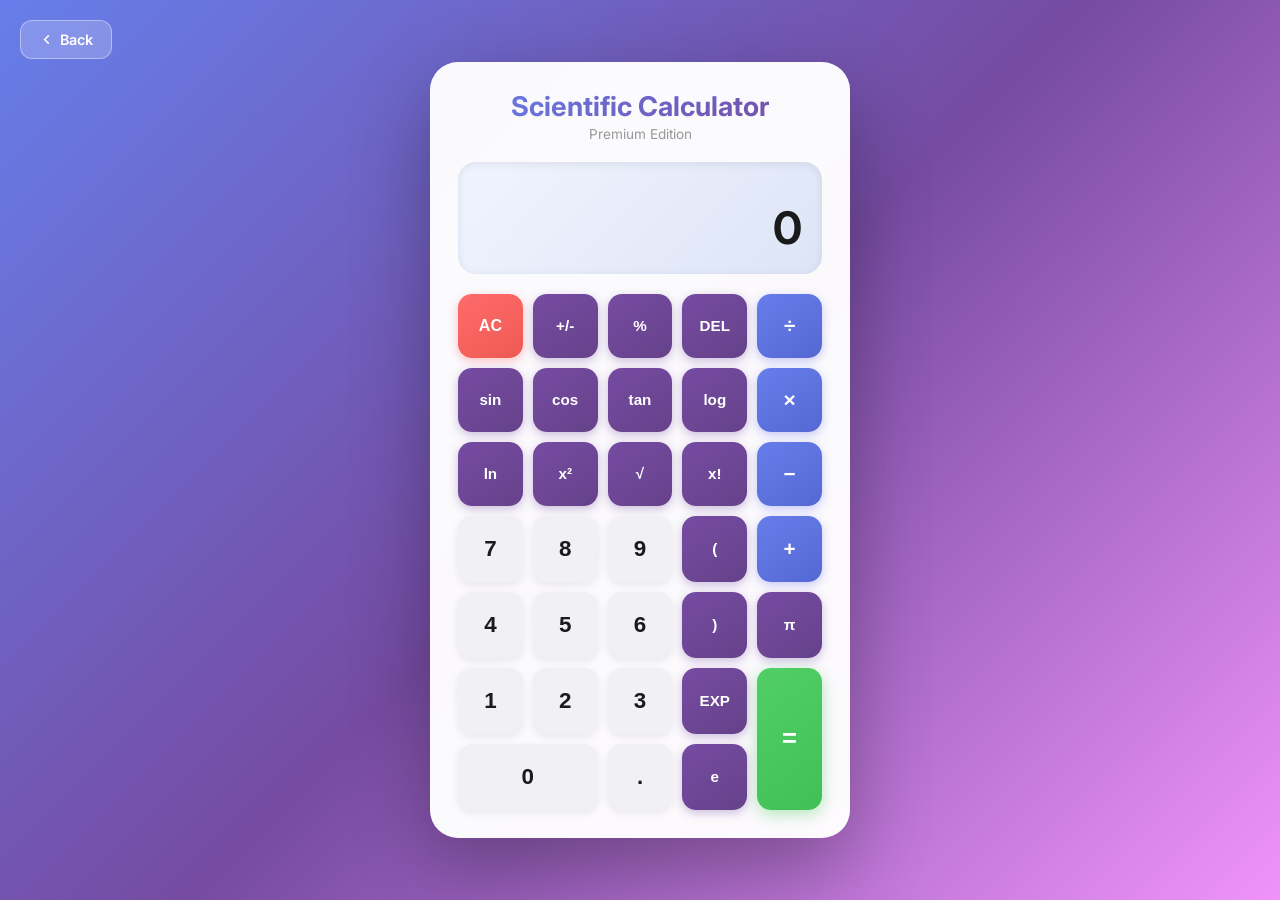
==== frontend/calculator.html @ 3c92ba36 "fix: write full scientific calculator HTML (was 0 bytes)" ====
﻿<!DOCTYPE html>
<html lang="en">
<head>
<meta charset="UTF-8">
<meta name="viewport" content="width=device-width, initial-scale=1.0">
<title>Scientific Calculator</title>
<style>
@import url('https://fonts.googleapis.com/css2?family=Inter:wght@400;600;700&display=swap');
*{margin:0;padding:0;box-sizing:border-box;}
body{display:flex;justify-content:center;align-items:center;min-height:100vh;background:linear-gradient(135deg,#667eea 0%,#764ba2 50%,#f093fb 100%);font-family:'Inter',sans-serif;padding:20px;}
.back-btn{position:fixed;top:20px;left:20px;background:rgba(255,255,255,0.2);color:#fff;border:1px solid rgba(255,255,255,0.4);border-radius:12px;padding:10px 18px;font-size:0.9em;font-weight:600;text-decoration:none;display:inline-flex;align-items:center;gap:6px;backdrop-filter:blur(10px);transition:all 0.3s;z-index:10;}
.back-btn:hover{background:rgba(255,255,255,0.35);transform:translateY(-2px);}
.calc{width:100%;max-width:420px;background:rgba(255,255,255,0.97);padding:28px;border-radius:28px;box-shadow:0 30px 80px rgba(0,0,0,0.3);position:relative;z-index:1;}
.header{text-align:center;margin-bottom:20px;}
.header h1{font-size:1.7em;font-weight:700;background:linear-gradient(135deg,#667eea,#764ba2);-webkit-background-clip:text;-webkit-text-fill-color:transparent;background-clip:text;}
.header p{font-size:0.85em;color:#999;margin-top:3px;}
.display{background:linear-gradient(135deg,#f0f4ff,#dde4f5);border-radius:18px;padding:20px;margin-bottom:20px;min-height:110px;display:flex;flex-direction:column;justify-content:flex-end;align-items:flex-end;box-shadow:inset 0 2px 8px rgba(0,0,0,0.08);}
.expr{color:#888;font-size:1em;min-height:22px;word-break:break-all;text-align:right;}
.res{color:#1a1a1a;font-size:2.8em;font-weight:700;word-break:break-all;text-align:right;line-height:1.1;}
.btns{display:grid;grid-template-columns:repeat(5,1fr);gap:10px;}
button{padding:20px 8px;font-size:1em;font-weight:600;border:none;border-radius:14px;cursor:pointer;transition:all 0.15s ease;user-select:none;}
button:hover{transform:translateY(-2px);filter:brightness(1.08);}
button:active{transform:translateY(1px);filter:brightness(0.95);}
.num{background:#f0f0f5;color:#1a1a1a;font-size:1.4em;font-weight:700;box-shadow:0 3px 8px rgba(0,0,0,0.08);}
.op{background:linear-gradient(145deg,#667eea,#5568d3);color:#fff;font-size:1.3em;box-shadow:0 3px 10px rgba(99,102,241,0.35);}
.fn{background:linear-gradient(145deg,#764ba2,#66428a);color:#fff;font-size:0.95em;box-shadow:0 3px 10px rgba(118,75,162,0.35);}
.clr{background:linear-gradient(145deg,#ff6b6b,#ee5a52);color:#fff;font-weight:700;box-shadow:0 3px 10px rgba(255,107,107,0.4);}
.eq{background:linear-gradient(145deg,#51cf66,#40c057);color:#fff;font-size:1.6em;grid-row:span 2;font-weight:700;box-shadow:0 4px 15px rgba(81,207,102,0.45);}
@media(max-width:480px){.calc{padding:18px;}.res{font-size:2em;}button{padding:16px 6px;font-size:0.9em;}}
</style>
</head>
<body>
<a class="back-btn" href="login.html">
  <svg width="15" height="15" viewBox="0 0 24 24" fill="none" stroke="currentColor" stroke-width="2.5" stroke-linecap="round" stroke-linejoin="round"><polyline points="15 18 9 12 15 6"></polyline></svg>
  Back
</a>
<div class="calc">
  <div class="header"><h1>Scientific Calculator</h1><p>Premium Edition</p></div>
  <div class="display">
    <div class="expr" id="expr"></div>
    <div class="res" id="res">0</div>
  </div>
  <div class="btns">
    <button class="clr" onclick="C.ac()">AC</button>
    <button class="fn"  onclick="C.sign()">+/-</button>
    <button class="fn"  onclick="C.pct()">%</button>
    <button class="fn"  onclick="C.del()">DEL</button>
    <button class="op"  onclick="C.op('/')">&#247;</button>
    <button class="fn"  onclick="C.fn('sin')">sin</button>
    <button class="fn"  onclick="C.fn('cos')">cos</button>
    <button class="fn"  onclick="C.fn('tan')">tan</button>
    <button class="fn"  onclick="C.fn('log')">log</button>
    <button class="op"  onclick="C.op('*')">&#215;</button>
    <button class="fn"  onclick="C.fn('ln')">ln</button>
    <button class="fn"  onclick="C.pow2()">x&#178;</button>
    <button class="fn"  onclick="C.fn('sqrt')">&#8730;</button>
    <button class="fn"  onclick="C.fact()">x!</button>
    <button class="op"  onclick="C.op('-')">&#8722;</button>
    <button class="num" onclick="C.num('7')">7</button>
    <button class="num" onclick="C.num('8')">8</button>
    <button class="num" onclick="C.num('9')">9</button>
    <button class="fn"  onclick="C.br('(')">(</button>
    <button class="op"  onclick="C.op('+')">+</button>
    <button class="num" onclick="C.num('4')">4</button>
    <button class="num" onclick="C.num('5')">5</button>
    <button class="num" onclick="C.num('6')">6</button>
    <button class="fn"  onclick="C.br(')')">)</button>
    <button class="fn"  onclick="C.cst('pi')">&#960;</button>
    <button class="num" onclick="C.num('1')">1</button>
    <button class="num" onclick="C.num('2')">2</button>
    <button class="num" onclick="C.num('3')">3</button>
    <button class="fn"  onclick="C.xexp()">EXP</button>
    <button class="eq"  onclick="C.calc()">=</button>
    <button class="num" onclick="C.num('0')" style="grid-column:span 2">0</button>
    <button class="num" onclick="C.num('.')">.</button>
    <button class="fn"  onclick="C.cst('e')">e</button>
  </div>
</div>
<script>
var exEl=document.getElementById('expr'),rsEl=document.getElementById('res'),inp='',ans=0,fresh=false;
function draw(){exEl.textContent=inp;rsEl.textContent=inp||'0';}
var C={
  ac:function(){inp='';fresh=false;exEl.textContent='';rsEl.textContent='0';},
  del:function(){
    if(fresh){C.ac();return;}
    var ps=['sin(','cos(','tan(','log(','ln(','sqrt('];
    for(var i=0;i<ps.length;i++){if(inp.endsWith(ps[i])){inp=inp.slice(0,-ps[i].length);draw();return;}}
    inp=inp.slice(0,-1);draw();
  },
  num:function(n){
    if(fresh){inp='';exEl.textContent='';fresh=false;}
    if(n==='.'){var last=inp.split(/[\+\-\*\/\(\)]/).pop();if(last.indexOf('.')>=0)return;}
    inp+=n;draw();
  },
  op:function(o){
    if(fresh){inp=ans.toString();exEl.textContent='';fresh=false;}
    if(!inp){if(o==='-'){inp='-';draw();}return;}
    var lc=inp.slice(-1);
    inp=['+','-','*','/'].indexOf(lc)>=0?inp.slice(0,-1)+o:inp+o;
    draw();
  },
  fn:function(f){if(fresh){inp='';exEl.textContent='';fresh=false;}inp+=f+'(';draw();},
  br:function(b){if(fresh){inp='';exEl.textContent='';fresh=false;}inp+=b;draw();},
  cst:function(k){if(fresh){inp='';exEl.textContent='';fresh=false;}inp+=k==='pi'?Math.PI:Math.E;draw();},
  pow2:function(){if(fresh){inp=ans.toString();exEl.textContent='';fresh=false;}if(inp){inp+='^2';draw();}},
  fact:function(){if(fresh){inp=ans.toString();exEl.textContent='';fresh=false;}if(inp){inp+='!';draw();}},
  xexp:function(){if(fresh){inp='';exEl.textContent='';fresh=false;}if(/\d/.test(inp.slice(-1))){inp+='e';draw();}},
  pct:function(){if(fresh){inp=ans.toString();exEl.textContent='';fresh=false;}if(inp){inp+='/100';draw();}},
  sign:function(){
    if(fresh){ans=-ans;inp=ans.toString();draw();return;}
    if(!inp||inp==='0')return;
    var m=inp.match(/([\d.]+)$/);
    if(m){var n=m[1],pos=inp.lastIndexOf(n),before=inp.substring(0,pos);
      inp=before.endsWith('(-')?before.slice(0,-2)+n:before+'(-'+n+')';draw();}
  },
  calc:function(){
    if(!inp)return;
    try{
      exEl.textContent=inp;
      var r=evaluate(inp);
      var f=fmt(r);
      rsEl.textContent=f;
      ans=typeof r==='number'?r:0;
      inp=f;fresh=true;
    }catch(e){rsEl.textContent=e.message||'Error';inp='';fresh=true;}
  }
};
function seval(e){
  if(!/^[\d+\-*/.() ]+$/.test(e))throw new Error('Invalid');
  if(/\/\s*0(?!\d)/.test(e))throw new Error('Div by zero');
  return new Function('return('+e+')')();
}
function factorial(n){
  n=Math.floor(n);if(n<0)throw new Error('Negative factorial');
  if(n>170)return Infinity;var r=1;for(var i=2;i<=n;i++)r*=i;return r;
}
function evaluate(expr){
  expr=expr.replace(/\u00d7/g,'*').replace(/\u00f7/g,'/').replace(/\u2212/g,'-');
  expr=expr.replace(/(\d+\.?\d*)e(\-?\d+)/gi,function(_,b,e){return (parseFloat(b)*Math.pow(10,parseFloat(e))).toString();});
  for(var i=0;i<60;i++){
    var ch=false;
    function rep(re,fn){expr=expr.replace(re,function(_,a){ch=true;return fn(seval(a)).toString();});}
    rep(/sin\(([^()]+)\)/g,function(v){return Math.sin(v*Math.PI/180);});
    rep(/cos\(([^()]+)\)/g,function(v){return Math.cos(v*Math.PI/180);});
    rep(/tan\(([^()]+)\)/g,function(v){return Math.tan(v*Math.PI/180);});
    rep(/log\(([^()]+)\)/g,function(v){if(v<=0)throw new Error('log domain');return Math.log10(v);});
    rep(/ln\(([^()]+)\)/g, function(v){if(v<=0)throw new Error('ln domain'); return Math.log(v);});
    rep(/sqrt\(([^()]+)\)/g,function(v){if(v<0)throw new Error('sqrt domain');return Math.sqrt(v);});
    expr=expr.replace(/(\d+\.?\d*)!/g,function(_,n){ch=true;return factorial(parseFloat(n)).toString();});
    expr=expr.replace(/(\d+\.?\d*)\^(\d+\.?\d*)/g,function(_,b,e){ch=true;return Math.pow(parseFloat(b),parseFloat(e)).toString();});
    if(!ch)break;
  }
  var r=seval(expr);
  if(isNaN(r))throw new Error('Invalid');
  return isFinite(r)?r:'Infinity';
}
function fmt(n){
  if(typeof n==='string')return n;
  if(Math.abs(n)>1e10||(Math.abs(n)<1e-6&&n!==0))return n.toExponential(6);
  return (Math.round(n*1e10)/1e10).toString();
}
document.addEventListener('keydown',function(e){
  var m={'Enter':function(){C.calc();},'=':function(){C.calc();},'Escape':function(){C.ac();},'Backspace':function(){C.del();},
    '+':function(){C.op('+');},'*':function(){C.op('*');},'(':function(){C.br('(');},' )':function(){C.br(')');},'%':function(){C.pct();},'.':function(){C.num('.');}};
  if(e.key==='-'){e.preventDefault();C.op('-');}
  else if(e.key==='/'){e.preventDefault();C.op('/');}
  else if(m[e.key]){e.preventDefault();m[e.key]();}
  else if(e.key>='0'&&e.key<='9'){e.preventDefault();C.num(e.key);}
});
</script>
</body>
</html>
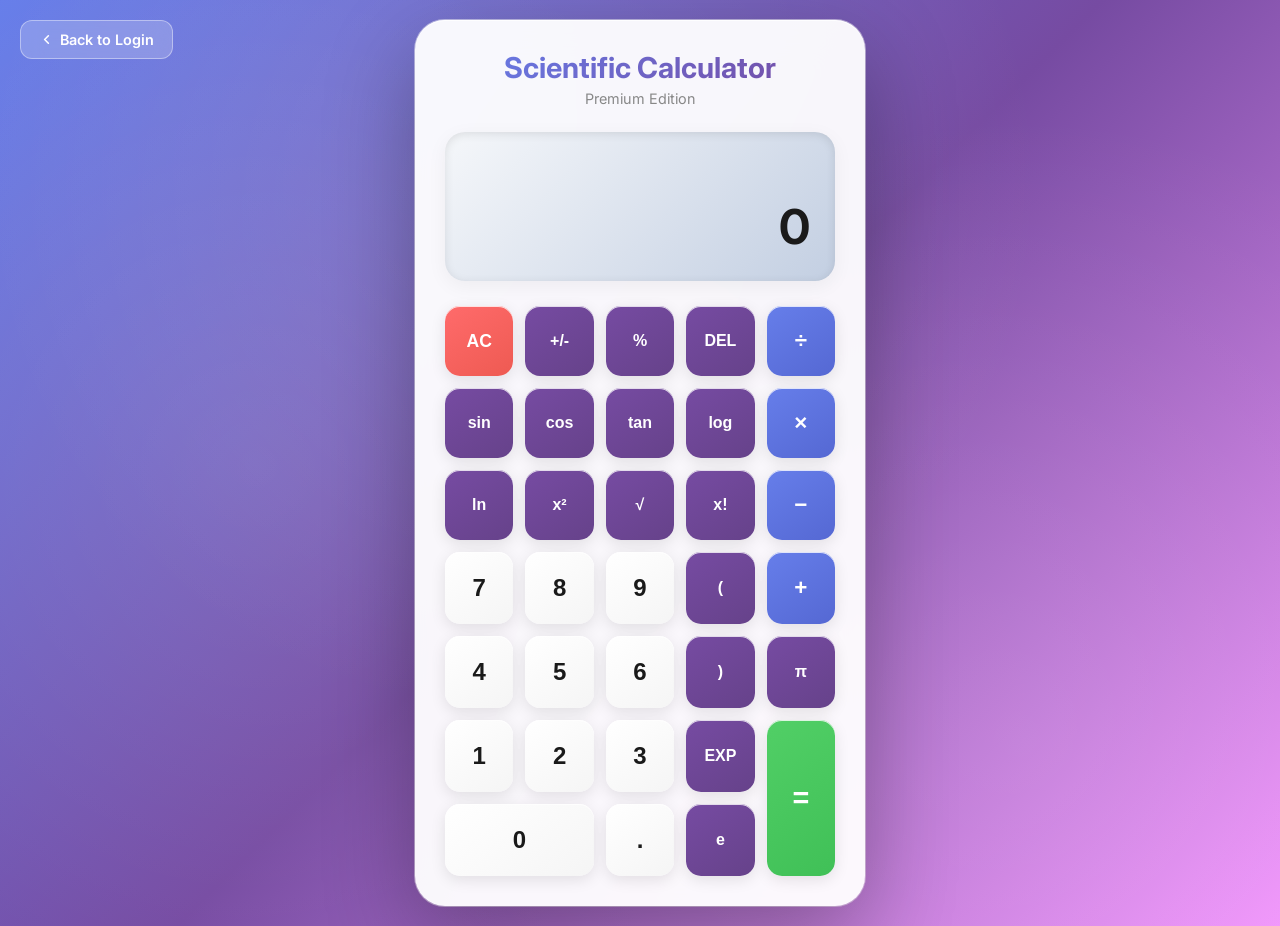
==== commit 5be54a31: "fix: full calculator code with all operations and back button" ====
--- a/frontend/calculator.html
+++ b/frontend/calculator.html
@@ -3,170 +3,207 @@
 <head>
 <meta charset="UTF-8">
 <meta name="viewport" content="width=device-width, initial-scale=1.0">
-<title>Scientific Calculator</title>
+<title>Premium Scientific Calculator</title>
 <style>
-@import url('https://fonts.googleapis.com/css2?family=Inter:wght@400;600;700&display=swap');
+@import url('https://fonts.googleapis.com/css2?family=Inter:wght@300;400;500;600;700&display=swap');
 *{margin:0;padding:0;box-sizing:border-box;}
-body{display:flex;justify-content:center;align-items:center;min-height:100vh;background:linear-gradient(135deg,#667eea 0%,#764ba2 50%,#f093fb 100%);font-family:'Inter',sans-serif;padding:20px;}
+body{display:flex;justify-content:center;align-items:center;min-height:100vh;background:linear-gradient(135deg,#667eea 0%,#764ba2 50%,#f093fb 100%);font-family:"Inter",sans-serif;padding:20px;position:relative;overflow:hidden;}
+body::before{content:"";position:absolute;width:100%;height:100%;background-image:radial-gradient(circle at 20% 50%,rgba(255,255,255,0.1) 0%,transparent 50%),radial-gradient(circle at 80% 80%,rgba(255,255,255,0.1) 0%,transparent 50%),radial-gradient(circle at 40% 20%,rgba(255,255,255,0.1) 0%,transparent 50%);animation:float 20s ease-in-out infinite;}
+@keyframes float{0%,100%{transform:translateY(0) scale(1);}50%{transform:translateY(-20px) scale(1.05);}}
 .back-btn{position:fixed;top:20px;left:20px;background:rgba(255,255,255,0.2);color:#fff;border:1px solid rgba(255,255,255,0.4);border-radius:12px;padding:10px 18px;font-size:0.9em;font-weight:600;text-decoration:none;display:inline-flex;align-items:center;gap:6px;backdrop-filter:blur(10px);transition:all 0.3s;z-index:10;}
 .back-btn:hover{background:rgba(255,255,255,0.35);transform:translateY(-2px);}
-.calc{width:100%;max-width:420px;background:rgba(255,255,255,0.97);padding:28px;border-radius:28px;box-shadow:0 30px 80px rgba(0,0,0,0.3);position:relative;z-index:1;}
-.header{text-align:center;margin-bottom:20px;}
-.header h1{font-size:1.7em;font-weight:700;background:linear-gradient(135deg,#667eea,#764ba2);-webkit-background-clip:text;-webkit-text-fill-color:transparent;background-clip:text;}
-.header p{font-size:0.85em;color:#999;margin-top:3px;}
-.display{background:linear-gradient(135deg,#f0f4ff,#dde4f5);border-radius:18px;padding:20px;margin-bottom:20px;min-height:110px;display:flex;flex-direction:column;justify-content:flex-end;align-items:flex-end;box-shadow:inset 0 2px 8px rgba(0,0,0,0.08);}
-.expr{color:#888;font-size:1em;min-height:22px;word-break:break-all;text-align:right;}
-.res{color:#1a1a1a;font-size:2.8em;font-weight:700;word-break:break-all;text-align:right;line-height:1.1;}
-.btns{display:grid;grid-template-columns:repeat(5,1fr);gap:10px;}
-button{padding:20px 8px;font-size:1em;font-weight:600;border:none;border-radius:14px;cursor:pointer;transition:all 0.15s ease;user-select:none;}
-button:hover{transform:translateY(-2px);filter:brightness(1.08);}
-button:active{transform:translateY(1px);filter:brightness(0.95);}
-.num{background:#f0f0f5;color:#1a1a1a;font-size:1.4em;font-weight:700;box-shadow:0 3px 8px rgba(0,0,0,0.08);}
-.op{background:linear-gradient(145deg,#667eea,#5568d3);color:#fff;font-size:1.3em;box-shadow:0 3px 10px rgba(99,102,241,0.35);}
-.fn{background:linear-gradient(145deg,#764ba2,#66428a);color:#fff;font-size:0.95em;box-shadow:0 3px 10px rgba(118,75,162,0.35);}
-.clr{background:linear-gradient(145deg,#ff6b6b,#ee5a52);color:#fff;font-weight:700;box-shadow:0 3px 10px rgba(255,107,107,0.4);}
-.eq{background:linear-gradient(145deg,#51cf66,#40c057);color:#fff;font-size:1.6em;grid-row:span 2;font-weight:700;box-shadow:0 4px 15px rgba(81,207,102,0.45);}
-@media(max-width:480px){.calc{padding:18px;}.res{font-size:2em;}button{padding:16px 6px;font-size:0.9em;}}
+.calculator{width:100%;max-width:450px;background:rgba(255,255,255,0.95);backdrop-filter:blur(20px);padding:30px;border-radius:30px;box-shadow:0 30px 90px rgba(0,0,0,0.3),0 0 0 1px rgba(255,255,255,0.5),inset 0 1px 0 rgba(255,255,255,0.9);position:relative;z-index:1;animation:slideIn 0.6s cubic-bezier(0.68,-0.55,0.265,1.55);}
+@keyframes slideIn{from{opacity:0;transform:translateY(50px) scale(0.9);}to{opacity:1;transform:translateY(0) scale(1);}}
+.header{text-align:center;margin-bottom:25px;}
+.header h1{font-size:1.8em;font-weight:700;background:linear-gradient(135deg,#667eea 0%,#764ba2 100%);-webkit-background-clip:text;-webkit-text-fill-color:transparent;background-clip:text;margin-bottom:5px;}
+.header p{font-size:0.9em;color:#888;font-weight:400;}
+.display-container{background:linear-gradient(135deg,#f5f7fa 0%,#c3cfe2 100%);border-radius:20px;padding:25px;margin-bottom:25px;min-height:140px;box-shadow:inset 0 2px 10px rgba(0,0,0,0.1),0 5px 20px rgba(0,0,0,0.05);position:relative;overflow:hidden;}
+.display-expression{color:#666;font-size:1.3em;font-weight:500;text-align:right;min-height:30px;word-wrap:break-word;margin-bottom:10px;position:relative;z-index:1;}
+.display-result{color:#1a1a1a;font-size:3em;font-weight:700;text-align:right;word-wrap:break-word;position:relative;z-index:1;}
+.buttons{display:grid;grid-template-columns:repeat(5,1fr);gap:12px;}
+button{padding:22px 10px;font-size:1.1em;font-weight:600;border:none;border-radius:15px;cursor:pointer;background:linear-gradient(145deg,#ffffff,#f0f0f0);color:#333;transition:all 0.3s cubic-bezier(0.68,-0.55,0.265,1.55);box-shadow:0 4px 15px rgba(0,0,0,0.1),inset 0 1px 0 rgba(255,255,255,0.8);user-select:none;position:relative;overflow:hidden;}
+button:hover{transform:translateY(-3px) scale(1.05);box-shadow:0 8px 25px rgba(0,0,0,0.15),inset 0 1px 0 rgba(255,255,255,0.8);}
+button:active{transform:translateY(1px) scale(0.98);}
+.num{background:linear-gradient(145deg,#ffffff,#f5f5f5);color:#1a1a1a;font-size:1.5em;font-weight:700;}
+.operator{background:linear-gradient(145deg,#667eea,#5568d3);color:#fff;font-size:1.4em;}
+.operator:hover{background:linear-gradient(145deg,#7688f0,#667eea);}
+.function{background:linear-gradient(145deg,#764ba2,#66428a);color:#fff;font-size:1em;}
+.function:hover{background:linear-gradient(145deg,#8659b5,#764ba2);}
+.clear{background:linear-gradient(145deg,#ff6b6b,#ee5a52);color:#fff;font-weight:700;}
+.clear:hover{background:linear-gradient(145deg,#ff7b7b,#ff6b6b);}
+.equals{background:linear-gradient(145deg,#51cf66,#40c057);color:#fff;font-size:1.8em;grid-row:span 2;font-weight:700;animation:pulse 2s infinite;}
+.equals:hover{background:linear-gradient(145deg,#63e679,#51cf66);}
+@keyframes pulse{0%,100%{box-shadow:0 4px 15px rgba(81,207,102,0.4);}50%{box-shadow:0 4px 25px rgba(81,207,102,0.8);}}
+.error{animation:shake 0.4s ease-in-out;color:#ff6b6b !important;}
+@keyframes shake{0%,100%{transform:translateX(0);}25%{transform:translateX(-10px);}75%{transform:translateX(10px);}}
+@media(max-width:480px){.calculator{max-width:100%;padding:20px;}button{padding:18px 8px;font-size:1em;}.display-result{font-size:2.2em;}.header h1{font-size:1.5em;}}
 </style>
 </head>
 <body>
 <a class="back-btn" href="login.html">
   <svg width="15" height="15" viewBox="0 0 24 24" fill="none" stroke="currentColor" stroke-width="2.5" stroke-linecap="round" stroke-linejoin="round"><polyline points="15 18 9 12 15 6"></polyline></svg>
-  Back
+  Back to Login
 </a>
-<div class="calc">
+<div class="calculator">
   <div class="header"><h1>Scientific Calculator</h1><p>Premium Edition</p></div>
-  <div class="display">
-    <div class="expr" id="expr"></div>
-    <div class="res" id="res">0</div>
+  <div class="display-container">
+    <div class="display-expression" id="expression"></div>
+    <div class="display-result" id="result">0</div>
   </div>
-  <div class="btns">
-    <button class="clr" onclick="C.ac()">AC</button>
-    <button class="fn"  onclick="C.sign()">+/-</button>
-    <button class="fn"  onclick="C.pct()">%</button>
-    <button class="fn"  onclick="C.del()">DEL</button>
-    <button class="op"  onclick="C.op('/')">&#247;</button>
-    <button class="fn"  onclick="C.fn('sin')">sin</button>
-    <button class="fn"  onclick="C.fn('cos')">cos</button>
-    <button class="fn"  onclick="C.fn('tan')">tan</button>
-    <button class="fn"  onclick="C.fn('log')">log</button>
-    <button class="op"  onclick="C.op('*')">&#215;</button>
-    <button class="fn"  onclick="C.fn('ln')">ln</button>
-    <button class="fn"  onclick="C.pow2()">x&#178;</button>
-    <button class="fn"  onclick="C.fn('sqrt')">&#8730;</button>
-    <button class="fn"  onclick="C.fact()">x!</button>
-    <button class="op"  onclick="C.op('-')">&#8722;</button>
-    <button class="num" onclick="C.num('7')">7</button>
-    <button class="num" onclick="C.num('8')">8</button>
-    <button class="num" onclick="C.num('9')">9</button>
-    <button class="fn"  onclick="C.br('(')">(</button>
-    <button class="op"  onclick="C.op('+')">+</button>
-    <button class="num" onclick="C.num('4')">4</button>
-    <button class="num" onclick="C.num('5')">5</button>
-    <button class="num" onclick="C.num('6')">6</button>
-    <button class="fn"  onclick="C.br(')')">)</button>
-    <button class="fn"  onclick="C.cst('pi')">&#960;</button>
-    <button class="num" onclick="C.num('1')">1</button>
-    <button class="num" onclick="C.num('2')">2</button>
-    <button class="num" onclick="C.num('3')">3</button>
-    <button class="fn"  onclick="C.xexp()">EXP</button>
-    <button class="eq"  onclick="C.calc()">=</button>
-    <button class="num" onclick="C.num('0')" style="grid-column:span 2">0</button>
-    <button class="num" onclick="C.num('.')">.</button>
-    <button class="fn"  onclick="C.cst('e')">e</button>
+  <div class="buttons">
+    <button class="clear" onclick="calc.clearAll()">AC</button>
+    <button class="function" onclick="calc.toggleSign()">+/-</button>
+    <button class="function" onclick="calc.addPercent()">%</button>
+    <button class="function" onclick="calc.backspace()">DEL</button>
+    <button class="operator" onclick="calc.addOperator('/')">&#247;</button>
+    <button class="function" onclick="calc.addFunction('sin')">sin</button>
+    <button class="function" onclick="calc.addFunction('cos')">cos</button>
+    <button class="function" onclick="calc.addFunction('tan')">tan</button>
+    <button class="function" onclick="calc.addFunction('log')">log</button>
+    <button class="operator" onclick="calc.addOperator('*')">&#215;</button>
+    <button class="function" onclick="calc.addFunction('ln')">ln</button>
+    <button class="function" onclick="calc.addPower()">x&#178;</button>
+    <button class="function" onclick="calc.addFunction('sqrt')">&#8730;</button>
+    <button class="function" onclick="calc.addFactorial()">x!</button>
+    <button class="operator" onclick="calc.addOperator('-')">&#8722;</button>
+    <button class="num" onclick="calc.addNumber('7')">7</button>
+    <button class="num" onclick="calc.addNumber('8')">8</button>
+    <button class="num" onclick="calc.addNumber('9')">9</button>
+    <button class="function" onclick="calc.addBracket('(')">(</button>
+    <button class="operator" onclick="calc.addOperator('+')">+</button>
+    <button class="num" onclick="calc.addNumber('4')">4</button>
+    <button class="num" onclick="calc.addNumber('5')">5</button>
+    <button class="num" onclick="calc.addNumber('6')">6</button>
+    <button class="function" onclick="calc.addBracket(')')">)</button>
+    <button class="function" onclick="calc.addConstant('pi')">&#960;</button>
+    <button class="num" onclick="calc.addNumber('1')">1</button>
+    <button class="num" onclick="calc.addNumber('2')">2</button>
+    <button class="num" onclick="calc.addNumber('3')">3</button>
+    <button class="function" onclick="calc.addExp()">EXP</button>
+    <button class="equals" onclick="calc.calculate()">=</button>
+    <button class="num" onclick="calc.addNumber('0')" style="grid-column:span 2">0</button>
+    <button class="num" onclick="calc.addNumber('.')">.</button>
+    <button class="function" onclick="calc.addConstant('e')">e</button>
   </div>
 </div>
 <script>
-var exEl=document.getElementById('expr'),rsEl=document.getElementById('res'),inp='',ans=0,fresh=false;
-function draw(){exEl.textContent=inp;rsEl.textContent=inp||'0';}
-var C={
-  ac:function(){inp='';fresh=false;exEl.textContent='';rsEl.textContent='0';},
-  del:function(){
-    if(fresh){C.ac();return;}
-    var ps=['sin(','cos(','tan(','log(','ln(','sqrt('];
-    for(var i=0;i<ps.length;i++){if(inp.endsWith(ps[i])){inp=inp.slice(0,-ps[i].length);draw();return;}}
-    inp=inp.slice(0,-1);draw();
-  },
-  num:function(n){
-    if(fresh){inp='';exEl.textContent='';fresh=false;}
-    if(n==='.'){var last=inp.split(/[\+\-\*\/\(\)]/).pop();if(last.indexOf('.')>=0)return;}
-    inp+=n;draw();
-  },
-  op:function(o){
-    if(fresh){inp=ans.toString();exEl.textContent='';fresh=false;}
-    if(!inp){if(o==='-'){inp='-';draw();}return;}
-    var lc=inp.slice(-1);
-    inp=['+','-','*','/'].indexOf(lc)>=0?inp.slice(0,-1)+o:inp+o;
-    draw();
-  },
-  fn:function(f){if(fresh){inp='';exEl.textContent='';fresh=false;}inp+=f+'(';draw();},
-  br:function(b){if(fresh){inp='';exEl.textContent='';fresh=false;}inp+=b;draw();},
-  cst:function(k){if(fresh){inp='';exEl.textContent='';fresh=false;}inp+=k==='pi'?Math.PI:Math.E;draw();},
-  pow2:function(){if(fresh){inp=ans.toString();exEl.textContent='';fresh=false;}if(inp){inp+='^2';draw();}},
-  fact:function(){if(fresh){inp=ans.toString();exEl.textContent='';fresh=false;}if(inp){inp+='!';draw();}},
-  xexp:function(){if(fresh){inp='';exEl.textContent='';fresh=false;}if(/\d/.test(inp.slice(-1))){inp+='e';draw();}},
-  pct:function(){if(fresh){inp=ans.toString();exEl.textContent='';fresh=false;}if(inp){inp+='/100';draw();}},
-  sign:function(){
-    if(fresh){ans=-ans;inp=ans.toString();draw();return;}
-    if(!inp||inp==='0')return;
-    var m=inp.match(/([\d.]+)$/);
-    if(m){var n=m[1],pos=inp.lastIndexOf(n),before=inp.substring(0,pos);
-      inp=before.endsWith('(-')?before.slice(0,-2)+n:before+'(-'+n+')';draw();}
-  },
-  calc:function(){
-    if(!inp)return;
+class ScientificCalculator {
+  constructor() {
+    this.currentInput='';this.displayExpression='';
+    this.expressionDisplay=document.getElementById('expression');
+    this.resultDisplay=document.getElementById('result');
+    this.lastAnswer=0;this.isNewCalculation=false;
+    this.setupKeyboard();this.updateDisplay();
+  }
+  updateDisplay(animate=false){
+    this.expressionDisplay.textContent=this.displayExpression||'';
+    this.resultDisplay.textContent=this.currentInput||'0';
+    if(animate){this.resultDisplay.classList.remove('number-entered');void this.resultDisplay.offsetWidth;this.resultDisplay.classList.add('number-entered');}
+  }
+  clearAll(){this.currentInput='';this.displayExpression='';this.isNewCalculation=false;this.updateDisplay(true);}
+  backspace(){
+    if(this.isNewCalculation){this.clearAll();return;}
+    if(this.currentInput.length>0){
+      const patterns=['sin(','cos(','tan(','log(','ln(','sqrt('];
+      for(let p of patterns){if(this.currentInput.endsWith(p)){this.currentInput=this.currentInput.slice(0,-p.length);this.updateDisplay(true);return;}}
+      this.currentInput=this.currentInput.slice(0,-1);this.updateDisplay(true);
+    }
+  }
+  addNumber(num){
+    if(this.isNewCalculation){this.currentInput='';this.displayExpression='';this.isNewCalculation=false;}
+    if(num==='.'){const last=this.currentInput.split(/[\+\-\*\/\(\)]/).pop();if(last.includes('.'))return;}
+    this.currentInput+=num;this.updateDisplay(true);
+  }
+  addOperator(op){
+    if(this.isNewCalculation){this.currentInput=this.lastAnswer.toString();this.displayExpression='';this.isNewCalculation=false;}
+    if(this.currentInput===''){if(op==='-'){this.currentInput='-';this.updateDisplay(true);}return;}
+    const lc=this.currentInput.slice(-1);
+    if(['+','-','*','/'].includes(lc)){this.currentInput=this.currentInput.slice(0,-1)+op;}else{this.currentInput+=op;}
+    this.updateDisplay(true);
+  }
+  addBracket(b){if(this.isNewCalculation){this.currentInput='';this.displayExpression='';this.isNewCalculation=false;}this.currentInput+=b;this.updateDisplay(true);}
+  addFunction(f){if(this.isNewCalculation){this.currentInput='';this.displayExpression='';this.isNewCalculation=false;}this.currentInput+=f+'(';this.updateDisplay(true);}
+  addConstant(c){if(this.isNewCalculation){this.currentInput='';this.displayExpression='';this.isNewCalculation=false;}this.currentInput+=c==='pi'?Math.PI:Math.E;this.updateDisplay(true);}
+  addPower(){if(this.isNewCalculation){this.currentInput=this.lastAnswer.toString();this.displayExpression='';this.isNewCalculation=false;}if(this.currentInput!==''){this.currentInput+='^2';this.updateDisplay(true);}}
+  addFactorial(){if(this.isNewCalculation){this.currentInput=this.lastAnswer.toString();this.displayExpression='';this.isNewCalculation=false;}if(this.currentInput!==''){this.currentInput+='!';this.updateDisplay(true);}}
+  addExp(){if(this.isNewCalculation){this.currentInput='';this.displayExpression='';this.isNewCalculation=false;}if(/\d/.test(this.currentInput.slice(-1))){this.currentInput+='e';this.updateDisplay(true);}}
+  addPercent(){if(this.isNewCalculation){this.currentInput=this.lastAnswer.toString();this.displayExpression='';this.isNewCalculation=false;}if(this.currentInput!==''){this.currentInput+='/100';this.updateDisplay(true);}}
+  toggleSign(){
+    if(this.isNewCalculation){this.lastAnswer=-this.lastAnswer;this.currentInput=this.lastAnswer.toString();this.updateDisplay(true);return;}
+    if(this.currentInput===''||this.currentInput==='0')return;
+    const m=this.currentInput.match(/([\d.]+)$/);
+    if(m){const num=m[1],pos=this.currentInput.lastIndexOf(num),before=this.currentInput.substring(0,pos);
+      this.currentInput=before.endsWith('(-')?before.slice(0,-2)+num:before+'(-'+num+')';this.updateDisplay(true);}
+  }
+  factorial(n){n=Math.floor(n);if(n<0)throw new Error('Factorial of negative number');if(n>170)return Infinity;if(n===0||n===1)return 1;let r=1;for(let i=2;i<=n;i++)r*=i;return r;}
+  safeEval(expr){
+    if(!/^[\d+\-*/.() ]+$/.test(expr))throw new Error('Invalid expression');
+    if(/\/\s*0(?!\d)/.test(expr))throw new Error('Division by zero');
+    return new Function('return ('+expr+')')();
+  }
+  evaluateExpression(expr){
     try{
-      exEl.textContent=inp;
-      var r=evaluate(inp);
-      var f=fmt(r);
-      rsEl.textContent=f;
-      ans=typeof r==='number'?r:0;
-      inp=f;fresh=true;
-    }catch(e){rsEl.textContent=e.message||'Error';inp='';fresh=true;}
-  }
-};
-function seval(e){
-  if(!/^[\d+\-*/.() ]+$/.test(e))throw new Error('Invalid');
-  if(/\/\s*0(?!\d)/.test(e))throw new Error('Div by zero');
-  return new Function('return('+e+')')();
+      expr=expr.replace(/\u00d7/g,'*').replace(/\u00f7/g,'/').replace(/\u2212/g,'-');
+      expr=expr.replace(/(\d+\.?\d*)e(\-?\d+)/gi,(m,b,e)=>(parseFloat(b)*Math.pow(10,parseFloat(e))).toString());
+      for(let i=0;i<100;i++){
+        let changed=false;
+        const rep=(re,fn)=>{expr=expr.replace(re,(m,a)=>{changed=true;return fn(this.safeEval(a)).toString();});};
+        rep(/sin\(([^()]+)\)/g,v=>Math.sin(v*Math.PI/180));
+        rep(/cos\(([^()]+)\)/g,v=>Math.cos(v*Math.PI/180));
+        rep(/tan\(([^()]+)\)/g,v=>Math.tan(v*Math.PI/180));
+        rep(/log\(([^()]+)\)/g,v=>{if(v<=0)throw new Error('Invalid log input');return Math.log10(v);});
+        rep(/ln\(([^()]+)\)/g,v=>{if(v<=0)throw new Error('Invalid ln input');return Math.log(v);});
+        rep(/sqrt\(([^()]+)\)/g,v=>{if(v<0)throw new Error('Invalid sqrt input');return Math.sqrt(v);});
+        expr=expr.replace(/(\d+\.?\d*)!/g,(m,n)=>{changed=true;return this.factorial(parseFloat(n)).toString();});
+        expr=expr.replace(/(\d+\.?\d*)\^(\d+\.?\d*)/g,(m,b,e)=>{changed=true;return Math.pow(parseFloat(b),parseFloat(e)).toString();});
+        if(!changed)break;
+      }
+      const result=this.safeEval(expr);
+      if(isNaN(result))throw new Error('Invalid calculation');
+      return isFinite(result)?result:'Infinity';
+    }catch(e){throw new Error('Error: '+e.message);}
+  }
+  formatResult(num){
+    if(typeof num==='string')return num;
+    if(Math.abs(num)>1e10||(Math.abs(num)<1e-6&&num!==0))return num.toExponential(8);
+    return (Math.round(num*1e10)/1e10).toString();
+  }
+  calculate(){
+    if(this.currentInput==='')return;
+    this.resultDisplay.classList.add('calculating');
+    setTimeout(()=>{
+      try{
+        this.displayExpression=this.currentInput;
+        const result=this.evaluateExpression(this.currentInput);
+        this.currentInput=this.formatResult(result);
+        this.lastAnswer=typeof result==='number'?result:0;
+        this.isNewCalculation=true;this.updateDisplay(true);
+      }catch(error){
+        this.currentInput=error.message||'Error';this.isNewCalculation=true;
+        this.resultDisplay.classList.add('error');this.updateDisplay();
+        setTimeout(()=>this.resultDisplay.classList.remove('error'),400);
+      }
+      this.resultDisplay.classList.remove('calculating');
+    },200);
+  }
+  setupKeyboard(){
+    document.addEventListener('keydown',(e)=>{
+      if(e.key>='0'&&e.key<='9'){e.preventDefault();this.addNumber(e.key);}
+      else if(e.key==='.'){e.preventDefault();this.addNumber('.');}
+      else if(e.key==='+'){e.preventDefault();this.addOperator('+');}
+      else if(e.key==='-'){e.preventDefault();this.addOperator('-');}
+      else if(e.key==='*'){e.preventDefault();this.addOperator('*');}
+      else if(e.key==='/'){e.preventDefault();this.addOperator('/');}
+      else if(e.key==='Enter'||e.key==='='){e.preventDefault();this.calculate();}
+      else if(e.key==='Escape'||e.key==='c'||e.key==='C'){e.preventDefault();this.clearAll();}
+      else if(e.key==='Backspace'){e.preventDefault();this.backspace();}
+      else if(e.key==='('){e.preventDefault();this.addBracket('(');}
+      else if(e.key===')'){e.preventDefault();this.addBracket(')');}
+      else if(e.key==='%'){e.preventDefault();this.addPercent();}
+    });
+  }
 }
-function factorial(n){
-  n=Math.floor(n);if(n<0)throw new Error('Negative factorial');
-  if(n>170)return Infinity;var r=1;for(var i=2;i<=n;i++)r*=i;return r;
-}
-function evaluate(expr){
-  expr=expr.replace(/\u00d7/g,'*').replace(/\u00f7/g,'/').replace(/\u2212/g,'-');
-  expr=expr.replace(/(\d+\.?\d*)e(\-?\d+)/gi,function(_,b,e){return (parseFloat(b)*Math.pow(10,parseFloat(e))).toString();});
-  for(var i=0;i<60;i++){
-    var ch=false;
-    function rep(re,fn){expr=expr.replace(re,function(_,a){ch=true;return fn(seval(a)).toString();});}
-    rep(/sin\(([^()]+)\)/g,function(v){return Math.sin(v*Math.PI/180);});
-    rep(/cos\(([^()]+)\)/g,function(v){return Math.cos(v*Math.PI/180);});
-    rep(/tan\(([^()]+)\)/g,function(v){return Math.tan(v*Math.PI/180);});
-    rep(/log\(([^()]+)\)/g,function(v){if(v<=0)throw new Error('log domain');return Math.log10(v);});
-    rep(/ln\(([^()]+)\)/g, function(v){if(v<=0)throw new Error('ln domain'); return Math.log(v);});
-    rep(/sqrt\(([^()]+)\)/g,function(v){if(v<0)throw new Error('sqrt domain');return Math.sqrt(v);});
-    expr=expr.replace(/(\d+\.?\d*)!/g,function(_,n){ch=true;return factorial(parseFloat(n)).toString();});
-    expr=expr.replace(/(\d+\.?\d*)\^(\d+\.?\d*)/g,function(_,b,e){ch=true;return Math.pow(parseFloat(b),parseFloat(e)).toString();});
-    if(!ch)break;
-  }
-  var r=seval(expr);
-  if(isNaN(r))throw new Error('Invalid');
-  return isFinite(r)?r:'Infinity';
-}
-function fmt(n){
-  if(typeof n==='string')return n;
-  if(Math.abs(n)>1e10||(Math.abs(n)<1e-6&&n!==0))return n.toExponential(6);
-  return (Math.round(n*1e10)/1e10).toString();
-}
-document.addEventListener('keydown',function(e){
-  var m={'Enter':function(){C.calc();},'=':function(){C.calc();},'Escape':function(){C.ac();},'Backspace':function(){C.del();},
-    '+':function(){C.op('+');},'*':function(){C.op('*');},'(':function(){C.br('(');},' )':function(){C.br(')');},'%':function(){C.pct();},'.':function(){C.num('.');}};
-  if(e.key==='-'){e.preventDefault();C.op('-');}
-  else if(e.key==='/'){e.preventDefault();C.op('/');}
-  else if(m[e.key]){e.preventDefault();m[e.key]();}
-  else if(e.key>='0'&&e.key<='9'){e.preventDefault();C.num(e.key);}
-});
+const calc=new ScientificCalculator();
 </script>
 </body>
 </html>
